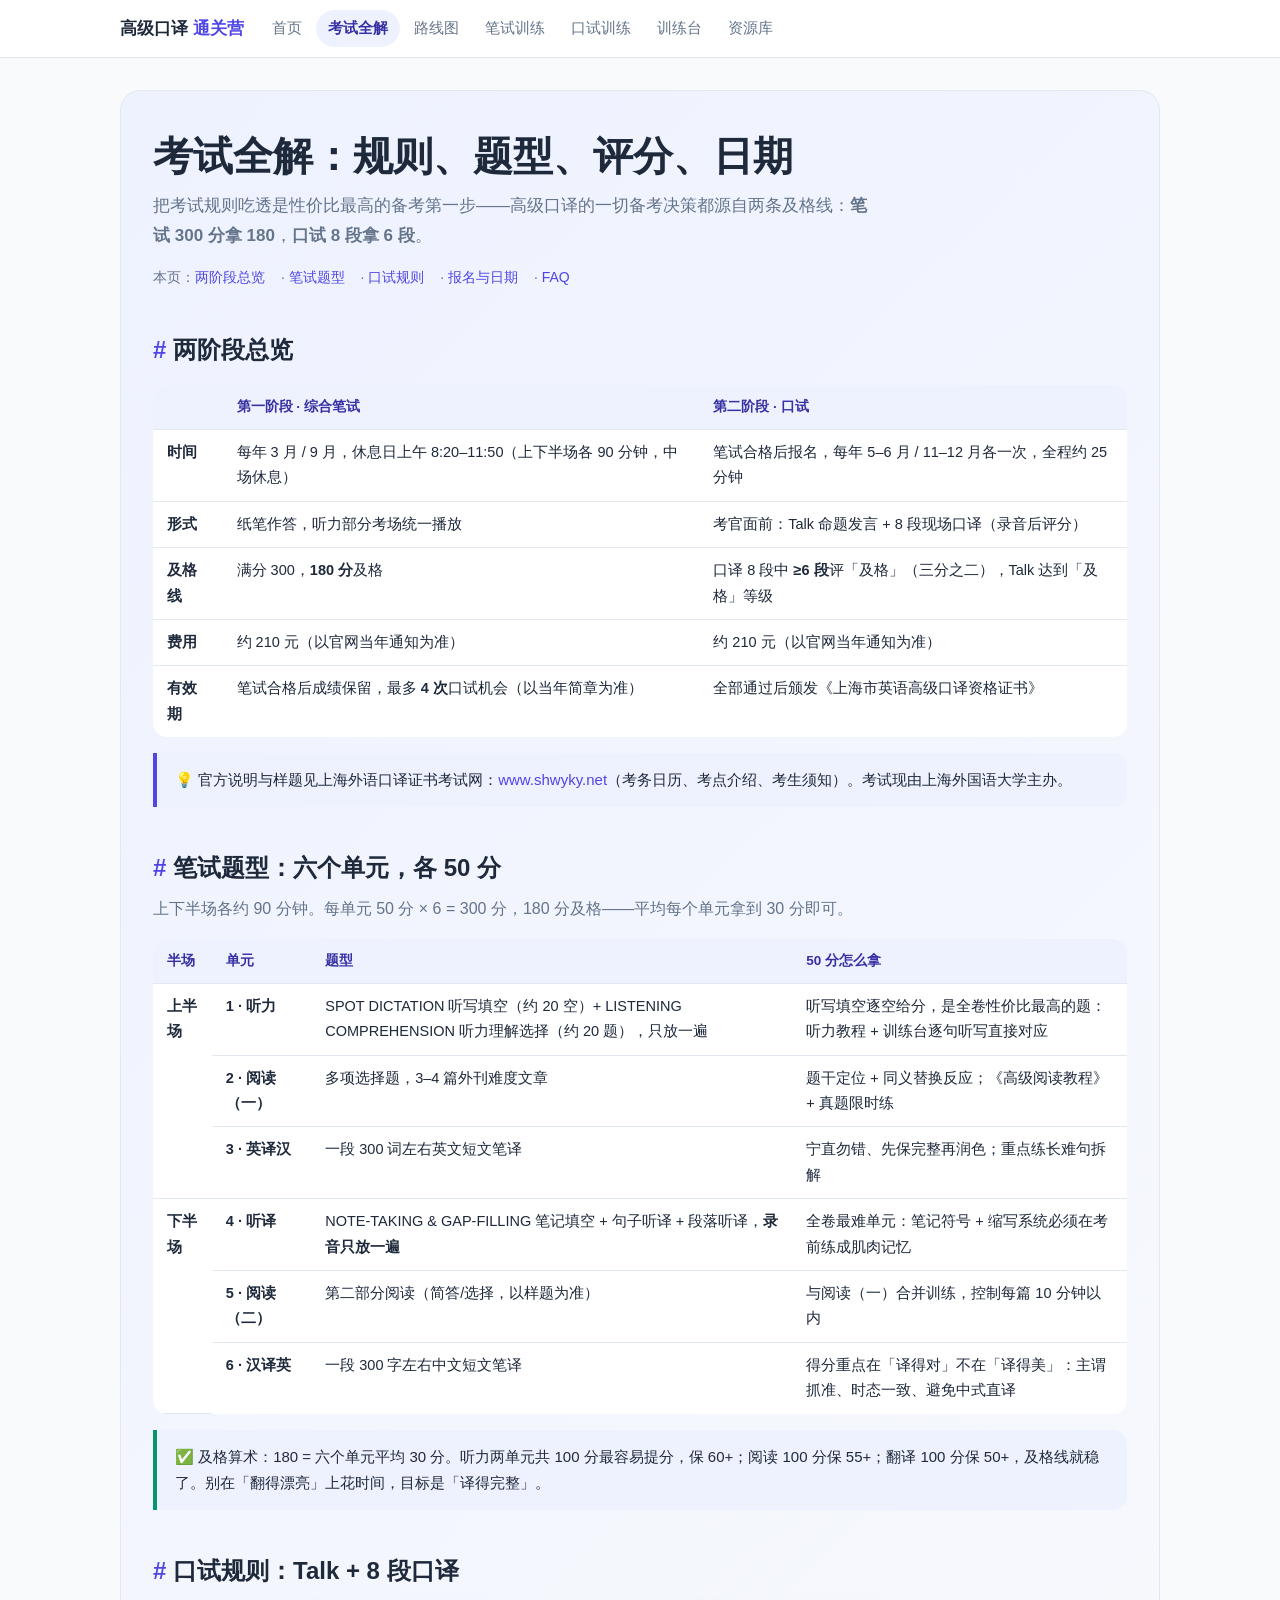
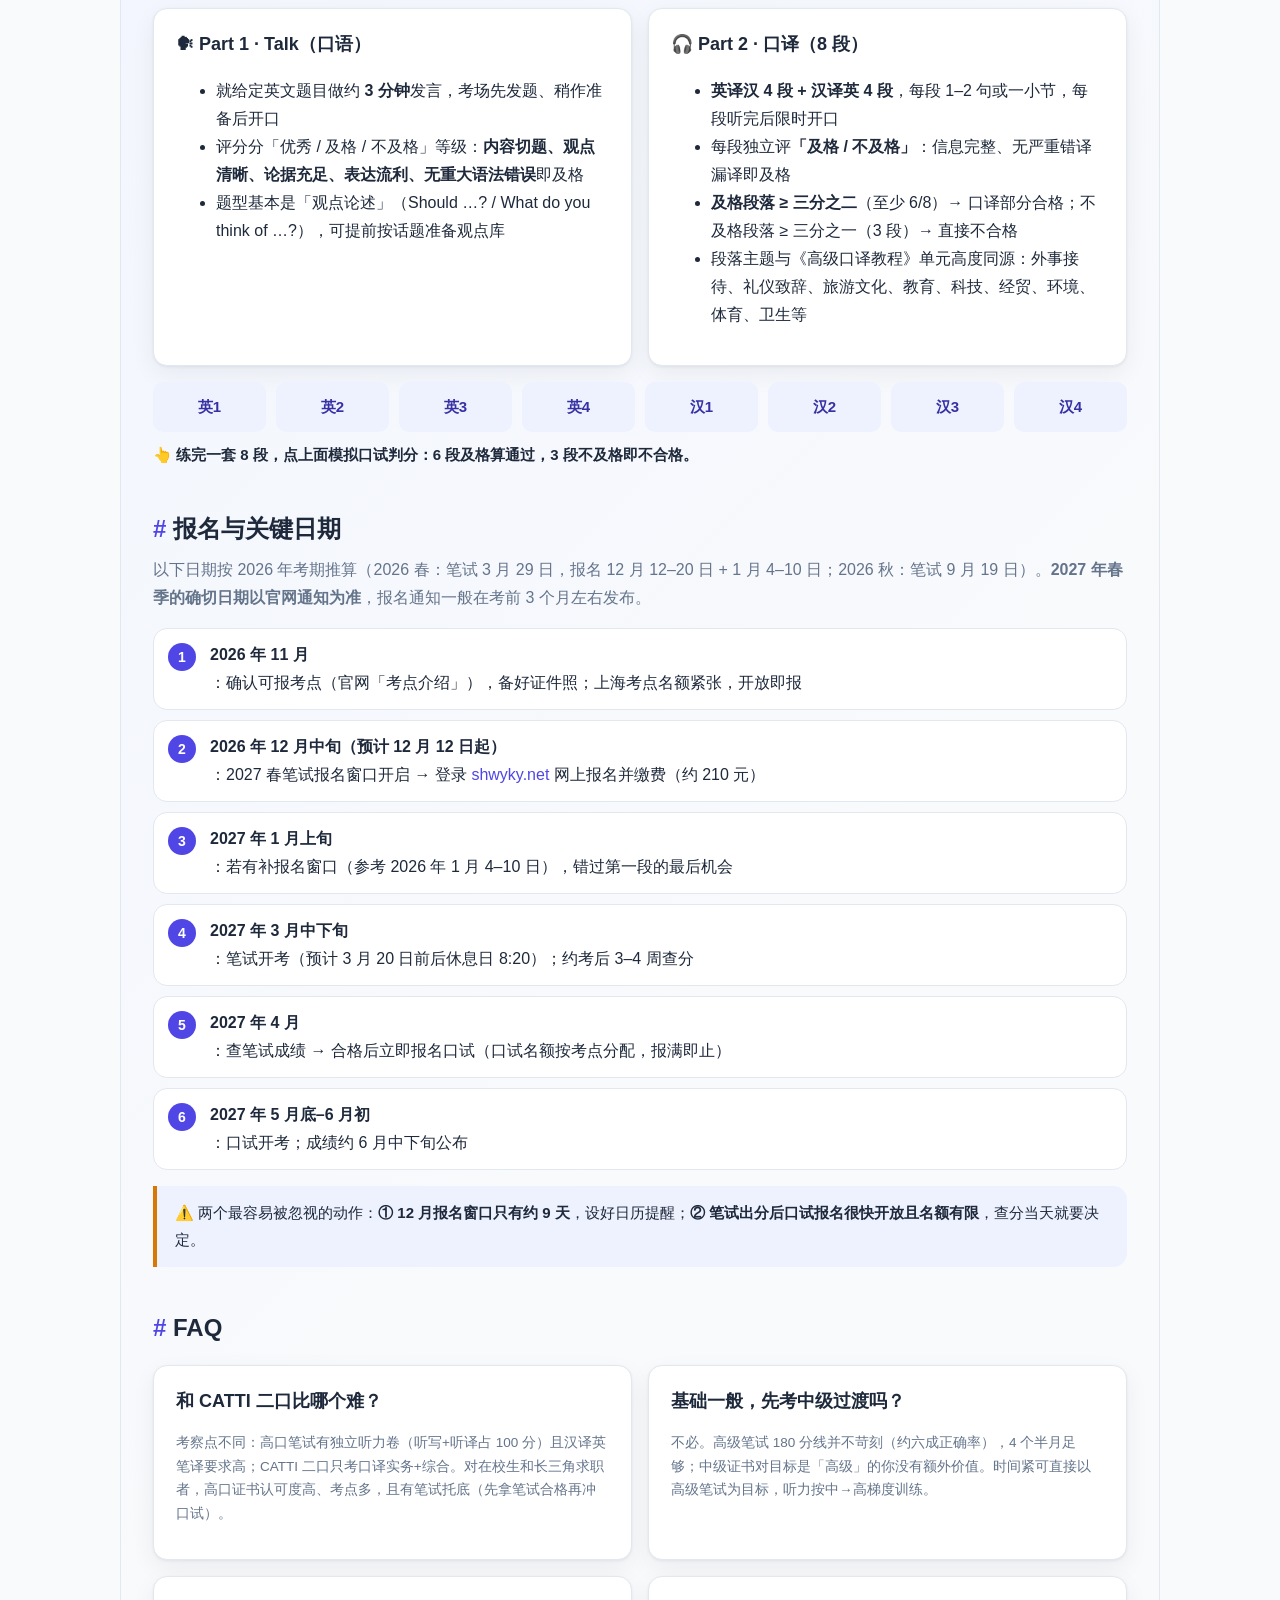
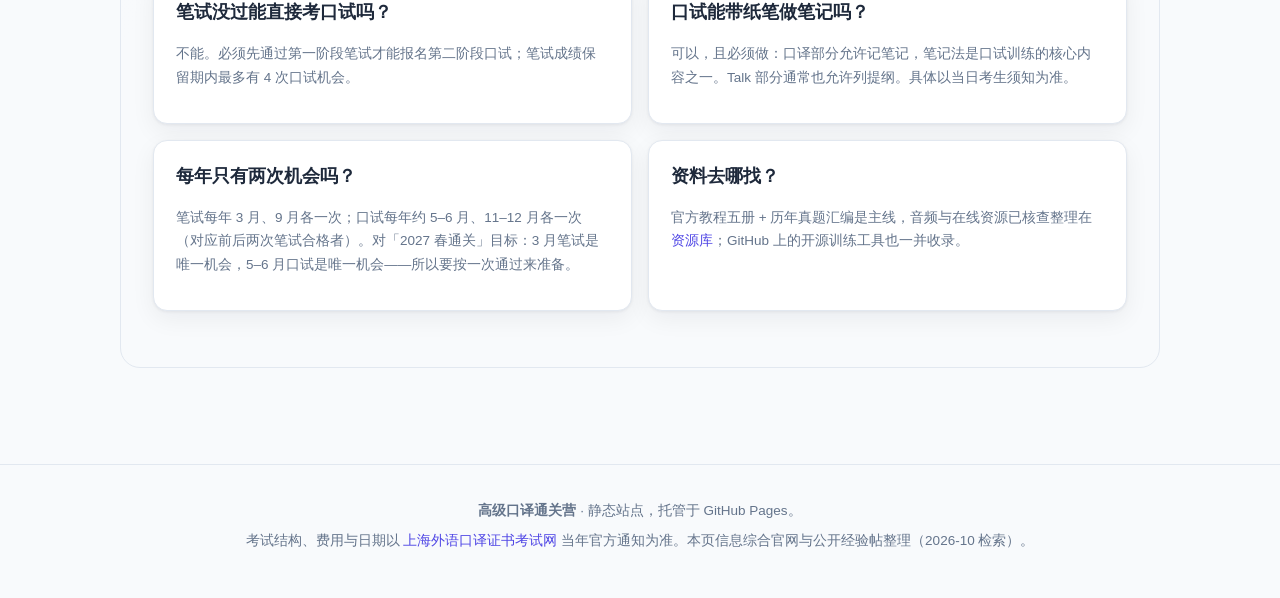
==== exam.html @ f282919e "init: 高级口译通关营 · 决胜 2027 春（笔试+口试备考站）" ====
<!DOCTYPE html>
<html lang="zh-CN">
<head>
<meta charset="UTF-8">
<meta name="viewport" content="width=device-width, initial-scale=1.0">
<title>考试全解 · 高级口译通关营</title>
<link rel="icon" href="data:image/svg+xml,<svg xmlns='http://www.w3.org/2000/svg' viewBox='0 0 100 100'><text y='.9em' font-size='90'>🎙️</text></svg>">
<link rel="stylesheet" href="assets/style.css">
</head>
<body>
<header class="topbar"><div class="topbar-inner">
  <a class="brand" href="index.html">高级口译 <span>通关营</span></a>
  <nav>
    <a href="index.html">首页</a>
    <a href="exam.html">考试全解</a>
    <a href="roadmap.html">路线图</a>
    <a href="written.html">笔试训练</a>
    <a href="oral.html">口试训练</a>
    <a href="practice.html">训练台</a>
    <a href="materials.html">资源库</a>
  </nav>
</div></header>

<main class="wrap">
<section class="hero">
  <h1>考试全解：规则、题型、评分、日期</h1>
  <p class="lead">把考试规则吃透是性价比最高的备考第一步——高级口译的一切备考决策都源自两条及格线：<b>笔试 300 分拿 180</b>，<b>口试 8 段拿 6 段</b>。</p>
</div>

<p class="toc">本页：<a href="#structure">两阶段总览</a> · <a href="#written">笔试题型</a> · <a href="#oral">口试规则</a> · <a href="#signup">报名与日期</a> · <a href="#faq">FAQ</a></p>

<h2 id="structure">两阶段总览</h2>
<div class="table-wrap"><table>
  <tr><th></th><th>第一阶段 · 综合笔试</th><th>第二阶段 · 口试</th></tr>
  <tr><td><b>时间</b></td><td>每年 3 月 / 9 月，休息日上午 8:20–11:50（上下半场各 90 分钟，中场休息）</td><td>笔试合格后报名，每年 5–6 月 / 11–12 月各一次，全程约 25 分钟</td></tr>
  <tr><td><b>形式</b></td><td>纸笔作答，听力部分考场统一播放</td><td>考官面前：Talk 命题发言 + 8 段现场口译（录音后评分）</td></tr>
  <tr><td><b>及格线</b></td><td>满分 300，<b>180 分</b>及格</td><td>口译 8 段中 <b>≥6 段</b>评「及格」（三分之二），Talk 达到「及格」等级</td></tr>
  <tr><td><b>费用</b></td><td>约 210 元（以官网当年通知为准）</td><td>约 210 元（以官网当年通知为准）</td></tr>
  <tr><td><b>有效期</b></td><td>笔试合格后成绩保留，最多 <b>4 次</b>口试机会（以当年简章为准）</td><td>全部通过后颁发《上海市英语高级口译资格证书》</td></tr>
</table></div>
<div class="callout">💡 官方说明与样题见上海外语口译证书考试网：<a href="https://www.shwyky.net" target="_blank" rel="noopener">www.shwyky.net</a>（考务日历、考点介绍、考生须知）。考试现由上海外国语大学主办。</div>

<h2 id="written">笔试题型：六个单元，各 50 分</h2>
<p class="sub">上下半场各约 90 分钟。每单元 50 分 × 6 = 300 分，180 分及格——平均每个单元拿到 30 分即可。</p>
<div class="table-wrap"><table>
  <tr><th>半场</th><th>单元</th><th>题型</th><th>50 分怎么拿</th></tr>
  <tr><td rowspan="3"><b>上半场</b></td><td><b>1 · 听力</b></td><td>SPOT DICTATION 听写填空（约 20 空）+ LISTENING COMPREHENSION 听力理解选择（约 20 题），只放一遍</td><td>听写填空逐空给分，是全卷性价比最高的题：听力教程 + 训练台逐句听写直接对应</td></tr>
  <tr><td><b>2 · 阅读（一）</b></td><td>多项选择题，3–4 篇外刊难度文章</td><td>题干定位 + 同义替换反应；《高级阅读教程》+ 真题限时练</td></tr>
  <tr><td><b>3 · 英译汉</b></td><td>一段 300 词左右英文短文笔译</td><td>宁直勿错、先保完整再润色；重点练长难句拆解</td></tr>
  <tr><td rowspan="3"><b>下半场</b></td><td><b>4 · 听译</b></td><td>NOTE-TAKING &amp; GAP-FILLING 笔记填空 + 句子听译 + 段落听译，<b>录音只放一遍</b></td><td>全卷最难单元：笔记符号 + 缩写系统必须在考前练成肌肉记忆</td></tr>
  <tr><td><b>5 · 阅读（二）</b></td><td>第二部分阅读（简答/选择，以样题为准）</td><td>与阅读（一）合并训练，控制每篇 10 分钟以内</td></tr>
  <tr><td><b>6 · 汉译英</b></td><td>一段 300 字左右中文短文笔译</td><td>得分重点在「译得对」不在「译得美」：主谓抓准、时态一致、避免中式直译</td></tr>
</table></div>
<div class="callout ok">✅ 及格算术：180 = 六个单元平均 30 分。听力两单元共 100 分最容易提分，保 60+；阅读 100 分保 55+；翻译 100 分保 50+，及格线就稳了。别在「翻得漂亮」上花时间，目标是「译得完整」。</div>

<h2 id="oral">口试规则：Talk + 8 段口译</h2>
<div class="grid c2">
  <div class="card">
    <h3>🗣 Part 1 · Talk（口语）</h3>
    <ul>
      <li>就给定英文题目做约 <b>3 分钟</b>发言，考场先发题、稍作准备后开口</li>
      <li>评分分「优秀 / 及格 / 不及格」等级：<b>内容切题、观点清晰、论据充足、表达流利、无重大语法错误</b>即及格</li>
      <li>题型基本是「观点论述」（Should …? / What do you think of …?），可提前按话题准备观点库</li>
    </ul>
  </div>
  <div class="card">
    <h3>🎧 Part 2 · 口译（8 段）</h3>
    <ul>
      <li><b>英译汉 4 段 + 汉译英 4 段</b>，每段 1–2 句或一小节，每段听完后限时开口</li>
      <li>每段独立评<b>「及格 / 不及格」</b>：信息完整、无严重错译漏译即及格</li>
      <li><b>及格段落 ≥ 三分之二</b>（至少 6/8）→ 口译部分合格；不及格段落 ≥ 三分之一（3 段）→ 直接不合格</li>
      <li>段落主题与《高级口译教程》单元高度同源：外事接待、礼仪致辞、旅游文化、教育、科技、经贸、环境、体育、卫生等</li>
    </ul>
  </div>
</div>
<div class="pass-fail" data-pf title="点击模拟口试自评：交替标记及格/不及格">
  <div class="pf-unit">英1</div><div class="pf-unit">英2</div><div class="pf-unit">英3</div><div class="pf-unit">英4</div>
  <div class="pf-unit">汉1</div><div class="pf-unit">汉2</div><div class="pf-unit">汉3</div><div class="pf-unit">汉4</div>
</div>
<p class="pf-verdict" data-pf-verdict>👆 练完一套 8 段，点上面模拟口试判分：6 段及格算通过，3 段不及格即不合格。</p>

<h2 id="signup">报名与关键日期</h2>
<p class="sub">以下日期按 2026 年考期推算（2026 春：笔试 3 月 29 日，报名 12 月 12–20 日 + 1 月 4–10 日；2026 秋：笔试 9 月 19 日）。<b>2027 年春季的确切日期以官网通知为准</b>，报名通知一般在考前 3 个月左右发布。</p>
<div class="steps">
  <li><b>2026 年 11 月</b>：确认可报考点（官网「考点介绍」），备好证件照；上海考点名额紧张，开放即报</li>
  <li><b>2026 年 12 月中旬（预计 12 月 12 日起）</b>：2027 春笔试报名窗口开启 → 登录 <a href="https://www.shwyky.net" target="_blank" rel="noopener">shwyky.net</a> 网上报名并缴费（约 210 元）</li>
  <li><b>2027 年 1 月上旬</b>：若有补报名窗口（参考 2026 年 1 月 4–10 日），错过第一段的最后机会</li>
  <li><b>2027 年 3 月中下旬</b>：笔试开考（预计 3 月 20 日前后休息日 8:20）；约考后 3–4 周查分</li>
  <li><b>2027 年 4 月</b>：查笔试成绩 → 合格后立即报名口试（口试名额按考点分配，报满即止）</li>
  <li><b>2027 年 5 月底–6 月初</b>：口试开考；成绩约 6 月中下旬公布</li>
</div>
<div class="callout warn">⚠️ 两个最容易被忽视的动作：<b>① 12 月报名窗口只有约 9 天</b>，设好日历提醒；<b>② 笔试出分后口试报名很快开放且名额有限</b>，查分当天就要决定。</div>

<h2 id="faq">FAQ</h2>
<div class="grid c2">
  <div class="card"><h3>和 CATTI 二口比哪个难？</h3><p class="meta">考察点不同：高口笔试有独立听力卷（听写+听译占 100 分）且汉译英笔译要求高；CATTI 二口只考口译实务+综合。对在校生和长三角求职者，高口证书认可度高、考点多，且有笔试托底（先拿笔试合格再冲口试）。</p></div>
  <div class="card"><h3>基础一般，先考中级过渡吗？</h3><p class="meta">不必。高级笔试 180 分线并不苛刻（约六成正确率），4 个半月足够；中级证书对目标是「高级」的你没有额外价值。时间紧可直接以高级笔试为目标，听力按中→高梯度训练。</p></div>
  <div class="card"><h3>笔试没过能直接考口试吗？</h3><p class="meta">不能。必须先通过第一阶段笔试才能报名第二阶段口试；笔试成绩保留期内最多有 4 次口试机会。</p></div>
  <div class="card"><h3>口试能带纸笔做笔记吗？</h3><p class="meta">可以，且必须做：口译部分允许记笔记，笔记法是口试训练的核心内容之一。Talk 部分通常也允许列提纲。具体以当日考生须知为准。</p></div>
  <div class="card"><h3>每年只有两次机会吗？</h3><p class="meta">笔试每年 3 月、9 月各一次；口试每年约 5–6 月、11–12 月各一次（对应前后两次笔试合格者）。对「2027 春通关」目标：3 月笔试是唯一机会，5–6 月口试是唯一机会——所以要按一次通过来准备。</p></div>
  <div class="card"><h3>资料去哪找？</h3><p class="meta">官方教程五册 + 历年真题汇编是主线，音频与在线资源已核查整理在 <a href="materials.html">资源库</a>；GitHub 上的开源训练工具也一并收录。</p></div>
</div>

</main>

<footer>
  <p><b>高级口译通关营</b> · 静态站点，托管于 GitHub Pages。</p>
  <p>考试结构、费用与日期以 <a href="https://www.shwyky.net" target="_blank" rel="noopener">上海外语口译证书考试网</a> 当年官方通知为准。本页信息综合官网与公开经验帖整理（2026-10 检索）。</p>
</footer>

<script src="assets/main.js"></script>
</body>
</html>
---- assets/style.css ----
:root {
  --accent: #4f46e5;
  --accent-soft: #eef2ff;
  --accent-strong: #3730a3;
  --ink: #1e293b;
  --muted: #64748b;
  --bg: #f8fafc;
  --card: #ffffff;
  --line: #e2e8f0;
  --ok: #059669;
  --warn: #d97706;
  --hard: #dc2626;
  --radius: 14px;
  --shadow: 0 1px 3px rgba(15, 23, 42, .06), 0 8px 24px rgba(15, 23, 42, .06);
}

@media (prefers-color-scheme: dark) {
  :root {
    --accent: #818cf8;
    --accent-soft: #1e1b4b;
    --accent-strong: #c7d2fe;
    --ink: #e2e8f0;
    --muted: #94a3b8;
    --bg: #0f172a;
    --card: #1e293b;
    --line: #334155;
    --shadow: 0 1px 3px rgba(0, 0, 0, .4), 0 8px 24px rgba(0, 0, 0, .3);
  }
}

* { box-sizing: border-box; }

html { scroll-behavior: smooth; }

body {
  margin: 0;
  font-family: -apple-system, BlinkMacSystemFont, "Segoe UI", "PingFang SC", "Hiragino Sans GB", "Microsoft YaHei", "Noto Sans SC", sans-serif;
  color: var(--ink);
  background: var(--bg);
  line-height: 1.75;
  -webkit-font-smoothing: antialiased;
}

a { color: var(--accent); text-decoration: none; }
a:hover { text-decoration: underline; }

/* ---------- 顶部导航 ---------- */
.topbar {
  position: sticky;
  top: 0;
  z-index: 50;
  background: color-mix(in srgb, var(--card) 88%, transparent);
  backdrop-filter: blur(10px);
  border-bottom: 1px solid var(--line);
}

.topbar-inner {
  max-width: 1080px;
  margin: 0 auto;
  padding: 10px 20px;
  display: flex;
  align-items: center;
  gap: 8px;
  flex-wrap: wrap;
}

.brand {
  font-weight: 800;
  font-size: 17px;
  color: var(--ink);
  margin-right: 8px;
  white-space: nowrap;
}
.brand span { color: var(--accent); }

.topbar nav { display: flex; flex-wrap: wrap; gap: 2px; }

.topbar nav a {
  padding: 6px 12px;
  border-radius: 999px;
  color: var(--muted);
  font-size: 14.5px;
  font-weight: 500;
}
.topbar nav a:hover { color: var(--ink); background: var(--accent-soft); text-decoration: none; }
.topbar nav a.active { color: var(--accent-strong); background: var(--accent-soft); font-weight: 600; }

/* ---------- 版式 ---------- */
.wrap { max-width: 1080px; margin: 0 auto; padding: 32px 20px 64px; }

.hero {
  background: linear-gradient(135deg, var(--accent-soft), transparent 70%);
  border: 1px solid var(--line);
  border-radius: 20px;
  padding: 40px 32px;
  margin-bottom: 32px;
}
.hero h1 { margin: 0 0 10px; font-size: clamp(26px, 4vw, 40px); line-height: 1.25; }
.hero p.lead { margin: 0 0 8px; font-size: 17px; color: var(--muted); max-width: 720px; }
.hero .cta { margin-top: 18px; display: flex; gap: 12px; flex-wrap: wrap; }

h2 { font-size: 24px; margin: 40px 0 6px; scroll-margin-top: 80px; }
h2::before { content: "# "; color: var(--accent); }
h2 + p.sub { color: var(--muted); margin-top: 0; }
h3 { font-size: 18px; margin: 28px 0 8px; }

.btn {
  display: inline-block;
  padding: 10px 20px;
  border-radius: 999px;
  background: var(--accent);
  color: #fff;
  font-weight: 600;
  font-size: 15px;
  border: none;
  cursor: pointer;
}
.btn:hover { background: var(--accent-strong); text-decoration: none; color: #fff; }
.btn.ghost { background: transparent; color: var(--accent); border: 1.5px solid var(--accent); }

/* ---------- 卡片 ---------- */
.grid { display: grid; gap: 16px; margin: 16px 0; }
.grid.c2 { grid-template-columns: repeat(auto-fit, minmax(320px, 1fr)); }
.grid.c3 { grid-template-columns: repeat(auto-fill, minmax(280px, 1fr)); }

.card {
  background: var(--card);
  border: 1px solid var(--line);
  border-radius: var(--radius);
  padding: 20px 22px;
  box-shadow: var(--shadow);
}
.card h3 { margin-top: 0; }
.card .meta { color: var(--muted); font-size: 13.5px; }
.card .tags { margin-top: 10px; display: flex; flex-wrap: wrap; gap: 6px; }

/* 徽章 */
.badge {
  display: inline-block;
  padding: 2px 10px;
  border-radius: 999px;
  font-size: 12.5px;
  font-weight: 600;
  line-height: 1.6;
  white-space: nowrap;
}
.badge.ez { background: #d1fae5; color: #065f46; }
.badge.mid { background: #fef3c7; color: #92400e; }
.badge.hard { background: #fee2e2; color: #991b1b; }
.badge.tool { background: var(--accent-soft); color: var(--accent-strong); }

/* 提示框 */
.callout {
  border-left: 4px solid var(--accent);
  background: var(--accent-soft);
  border-radius: 0 var(--radius) var(--radius) 0;
  padding: 14px 18px;
  margin: 16px 0;
  font-size: 15px;
}
.callout.warn { border-color: var(--warn); }
.callout.ok { border-color: var(--ok); }

/* 表格 */
.table-wrap { overflow-x: auto; margin: 14px 0; }
table { border-collapse: collapse; width: 100%; background: var(--card); border-radius: var(--radius); overflow: hidden; font-size: 14.5px; }
th, td { padding: 10px 14px; border-bottom: 1px solid var(--line); text-align: left; vertical-align: top; }
th { background: var(--accent-soft); font-size: 13.5px; color: var(--accent-strong); }
tr:last-child td { border-bottom: none; }

/* 步骤 */
.steps { counter-reset: step; margin: 16px 0; padding: 0; list-style: none; }
.steps li {
  position: relative;
  padding: 12px 16px 12px 56px;
  background: var(--card);
  border: 1px solid var(--line);
  border-radius: var(--radius);
  margin-bottom: 10px;
}
.steps li::before {
  counter-increment: step;
  content: counter(step);
  position: absolute;
  left: 14px; top: 14px;
  width: 28px; height: 28px;
  border-radius: 50%;
  background: var(--accent);
  color: #fff;
  font-weight: 700;
  display: flex; align-items: center; justify-content: center;
  font-size: 14px;
}
.steps b { display: block; }

/* 代码 */
code, pre {
  font-family: "SF Mono", ui-monospace, Menlo, Consolas, monospace;
  font-size: 13px;
  background: color-mix(in srgb, var(--muted) 14%, transparent);
  border-radius: 6px;
}
code { padding: 2px 6px; }
pre { padding: 14px 16px; overflow-x: auto; line-height: 1.6; }
pre code { background: none; padding: 0; }

/* ---------- 打卡器 ---------- */
.checkin {
  background: var(--card);
  border: 1.5px solid var(--accent);
  border-radius: 18px;
  padding: 22px 24px;
  margin: 20px 0;
}
.checkin .date { font-weight: 700; font-size: 16px; }
.checkin .streak { float: right; color: var(--accent); font-weight: 800; }
.checkin label {
  display: flex; align-items: center; gap: 10px;
  padding: 8px 10px; border-radius: 10px; cursor: pointer; font-size: 15px;
}
.checkin label:hover { background: var(--accent-soft); }
.checkin input[type=checkbox] { width: 18px; height: 18px; accent-color: var(--accent); }
.checkin .hint { color: var(--muted); font-size: 13px; margin-top: 8px; }

/* 今日推荐 */
.daily { display: flex; gap: 14px; align-items: flex-start; }
.daily .emoji { font-size: 34px; line-height: 1; }

/* ---------- 听写工作台 ---------- */
.bench { display: grid; gap: 18px; grid-template-columns: 1fr; }
@media (min-width: 900px) { .bench { grid-template-columns: 5fr 4fr; align-items: start; } }

.bench audio { width: 100%; margin: 8px 0; }
.bench-controls { display: flex; flex-wrap: wrap; gap: 8px; align-items: center; }
.bench button {
  padding: 8px 14px; border-radius: 10px; border: 1px solid var(--line);
  background: var(--card); color: var(--ink); font-size: 14px; cursor: pointer; font-weight: 500;
}
.bench button:hover { border-color: var(--accent); color: var(--accent); }
.bench button.primary { background: var(--accent); border-color: var(--accent); color: #fff; }
.bench button.primary:hover { background: var(--accent-strong); }
.bench button:disabled { opacity: .45; cursor: not-allowed; }
.bench .marks { color: var(--muted); font-size: 13px; }
.bench select { padding: 7px 10px; border-radius: 10px; border: 1px solid var(--line); background: var(--card); color: var(--ink); font-size: 14px; }
.bench textarea, .bench input[type=text] {
  width: 100%; border: 1px solid var(--line); border-radius: 10px;
  padding: 10px 12px; font-size: 15px; background: var(--card); color: var(--ink);
  font-family: inherit;
}
.bench textarea { min-height: 130px; resize: vertical; line-height: 1.7; }
.answer-box { min-height: 58px; }
.answer-box .answer {
  background: #ecfdf5; border: 1px dashed var(--ok); color: #065f46;
  border-radius: 10px; padding: 10px 14px; font-size: 16px;
}
.answer-box .empty { color: var(--muted); font-size: 14px; padding: 10px 2px; }
.stat-row { display: flex; gap: 12px; flex-wrap: wrap; margin-top: 12px; }
.stat {
  flex: 1; min-width: 90px; text-align: center;
  background: var(--accent-soft); border-radius: 12px; padding: 10px 6px;
}
.stat b { display: block; font-size: 20px; color: var(--accent-strong); }
.stat span { font-size: 12.5px; color: var(--muted); }
.kbd { font-size: 12px; border: 1px solid var(--line); border-bottom-width: 2px; border-radius: 5px; padding: 1px 6px; background: var(--card); }

/* 最新素材 */
.feed-box { margin-top: 10px; }
.feed-box ul { margin: 6px 0 0; padding-left: 20px; }
.feed-box li { margin-bottom: 4px; }
.feed-date { color: var(--muted); font-size: 12.5px; margin-left: 6px; }

/* 页脚 */
footer {
  border-top: 1px solid var(--line);
  color: var(--muted);
  font-size: 13.5px;
  padding: 28px 20px 40px;
  text-align: center;
}
footer p { max-width: 820px; margin: 6px auto; }

hr.sep { border: none; border-top: 1px solid var(--line); margin: 36px 0; }
.toc { color: var(--muted); font-size: 14px; }
.toc a { margin-right: 12px; }
.small { font-size: 13px; color: var(--muted); }

/* ---------- 高口站扩展 ---------- */
.countdown {
  display: grid; gap: 12px;
  grid-template-columns: repeat(auto-fit, minmax(150px, 1fr));
  margin: 18px 0;
}
.countdown .cd-cell {
  background: var(--card);
  border: 1px solid var(--line);
  border-radius: var(--radius);
  padding: 16px 10px 12px;
  text-align: center;
  box-shadow: var(--shadow);
}
.countdown .cd-cell.hot { border-color: var(--hard); }
.countdown b { display: block; font-size: 30px; line-height: 1.2; color: var(--accent-strong); }
.countdown .cd-cell.hot b { color: var(--hard); }
.countdown span { font-size: 12.5px; color: var(--muted); }
.countdown small { display: block; margin-top: 2px; font-size: 11px; color: var(--muted); }

.pass-fail { display: flex; gap: 10px; flex-wrap: wrap; margin-top: 12px; }
.pf-unit {
  flex: 1; min-width: 72px; text-align: center;
  padding: 10px 4px; border-radius: 10px;
  background: var(--accent-soft); font-weight: 700; color: var(--accent-strong);
  cursor: pointer; user-select: none; border: 2px solid transparent; font-size: 15px;
}
.pf-unit.pass { background: #d1fae5; color: #065f46; border-color: var(--ok); }
.pf-unit.fail { background: #fee2e2; color: #991b1b; border-color: var(--hard); text-decoration: line-through; }
.pf-verdict { margin-top: 10px; font-weight: 700; font-size: 15px; }
.pf-verdict.good { color: var(--ok); }
.pf-verdict.bad { color: var(--hard); }
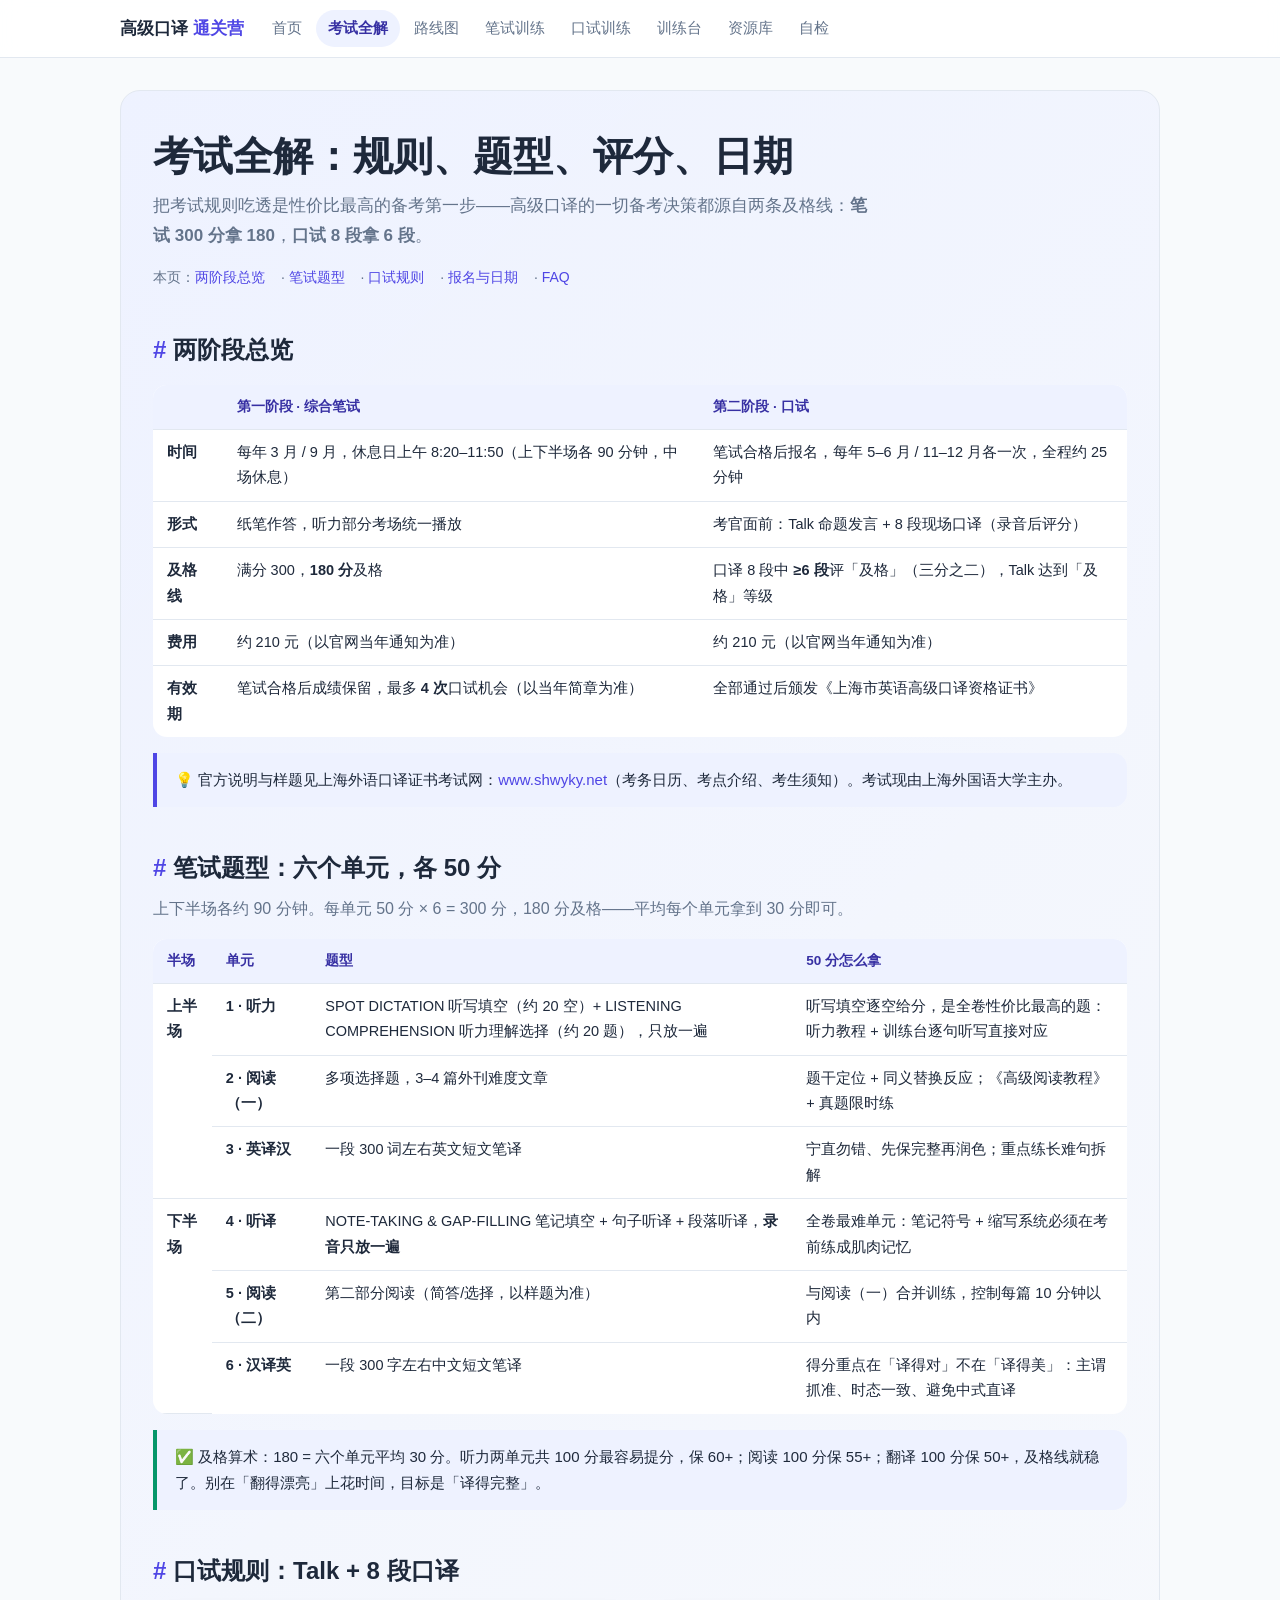
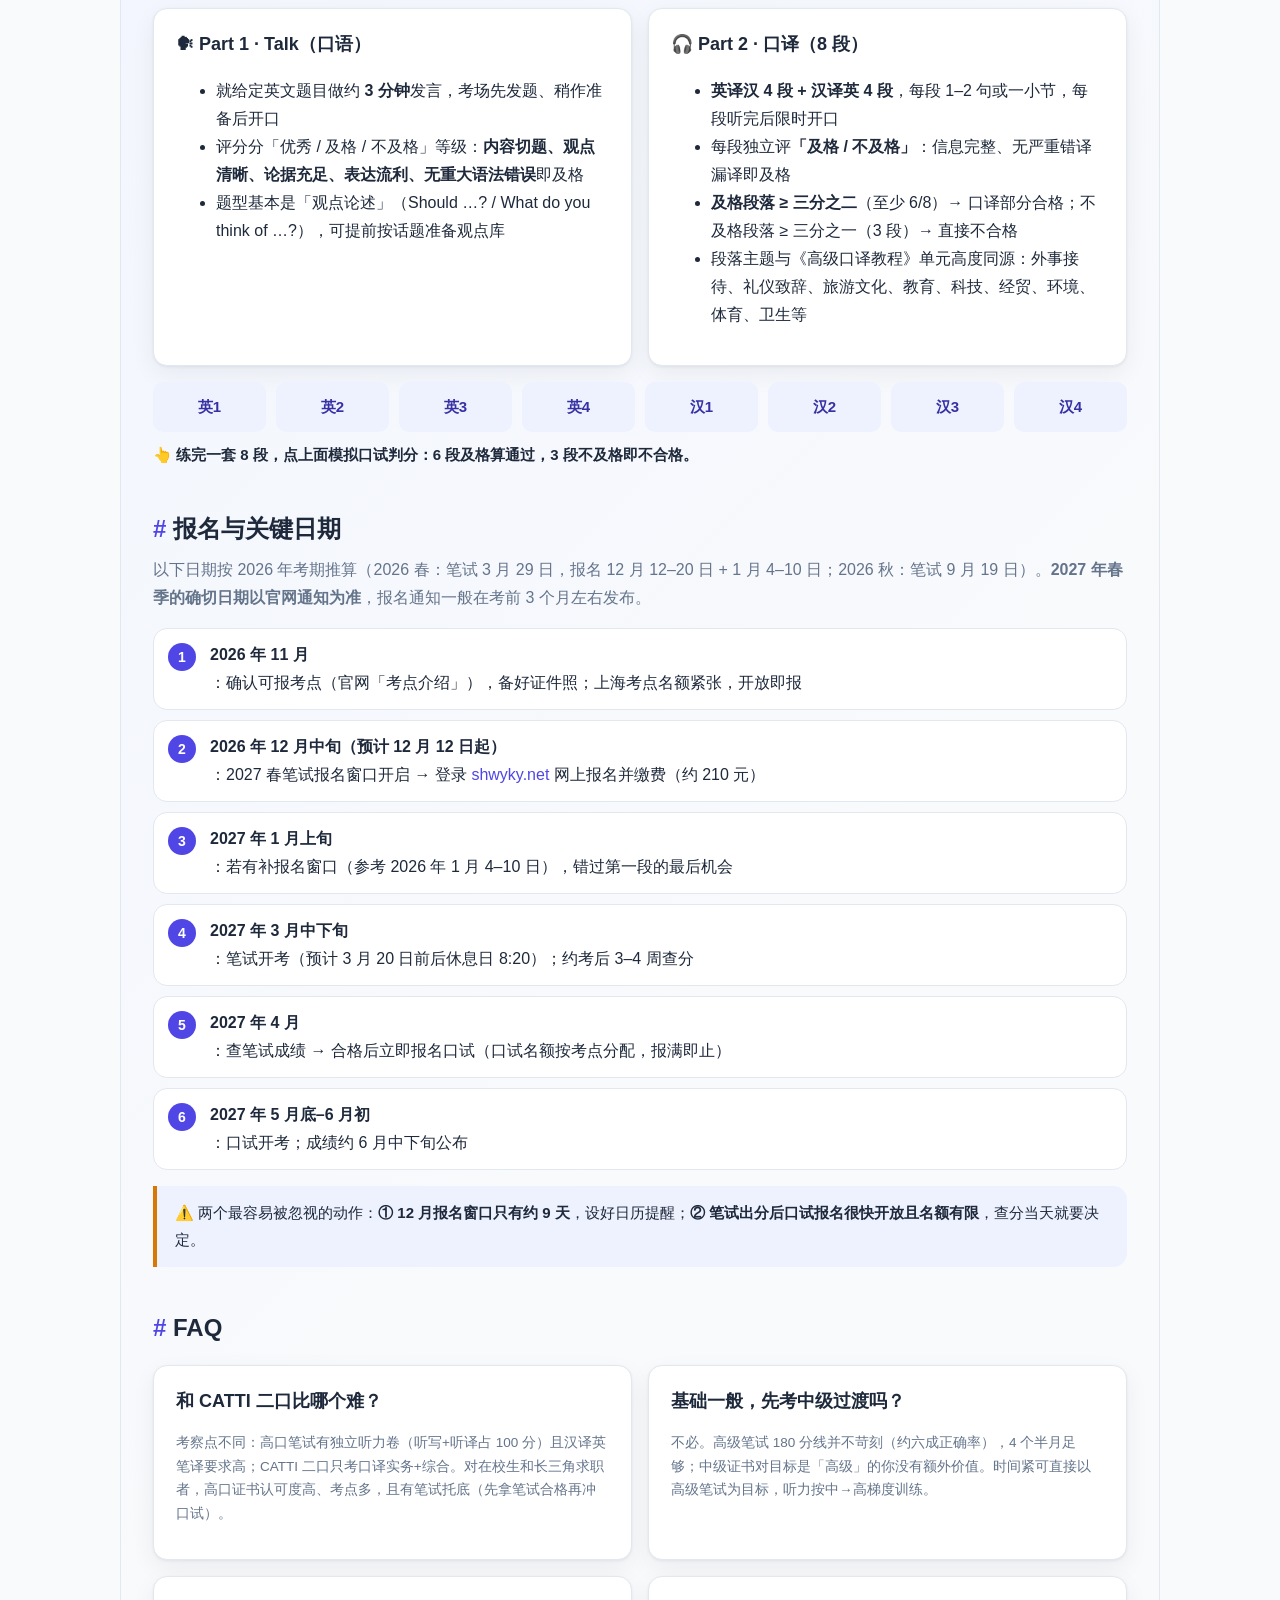
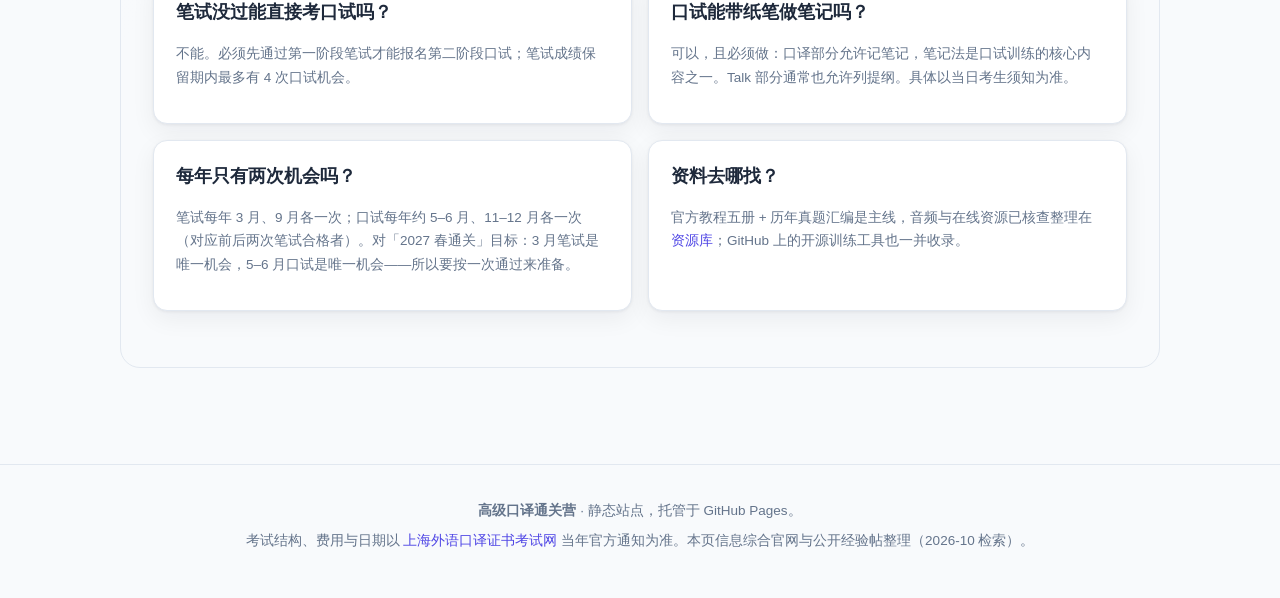
==== commit d19c5971: "fix+test: XSS 防线（textContent 渲染 + RSS 链接协议校验）、句级记录防重复计数、进度持久化与录音下载、feed 失败保留旧数据、单测+CI+自检页、meta 标签" ====
--- a/exam.html
+++ b/exam.html
@@ -6,6 +6,12 @@
 <title>考试全解 · 高级口译通关营</title>
 <link rel="icon" href="data:image/svg+xml,<svg xmlns='http://www.w3.org/2000/svg' viewBox='0 0 100 100'><text y='.9em' font-size='90'>🎙️</text></svg>">
 <link rel="stylesheet" href="assets/style.css">
+<meta name="description" content="高级口译考试全解：笔试六单元题型分值、口试 Talk+8 段评分规则、报名流程与关键日期、FAQ 与口试判分器。">
+<meta property="og:site_name" content="高级口译通关营">
+<meta property="og:title" content="考试全解 · 高级口译通关营">
+<meta property="og:description" content="高级口译考试全解：笔试六单元题型分值、口试 Talk+8 段评分规则、报名流程与关键日期、FAQ 与口试判分器。">
+<meta property="og:type" content="website">
+<meta property="og:url" content="https://tanyaqiongcode.github.io/sia-spring2027/exam.html">
 </head>
 <body>
 <header class="topbar"><div class="topbar-inner">
@@ -18,6 +24,7 @@
     <a href="oral.html">口试训练</a>
     <a href="practice.html">训练台</a>
     <a href="materials.html">资源库</a>
+    <a href="selftest.html">自检</a>
   </nav>
 </div></header>
 
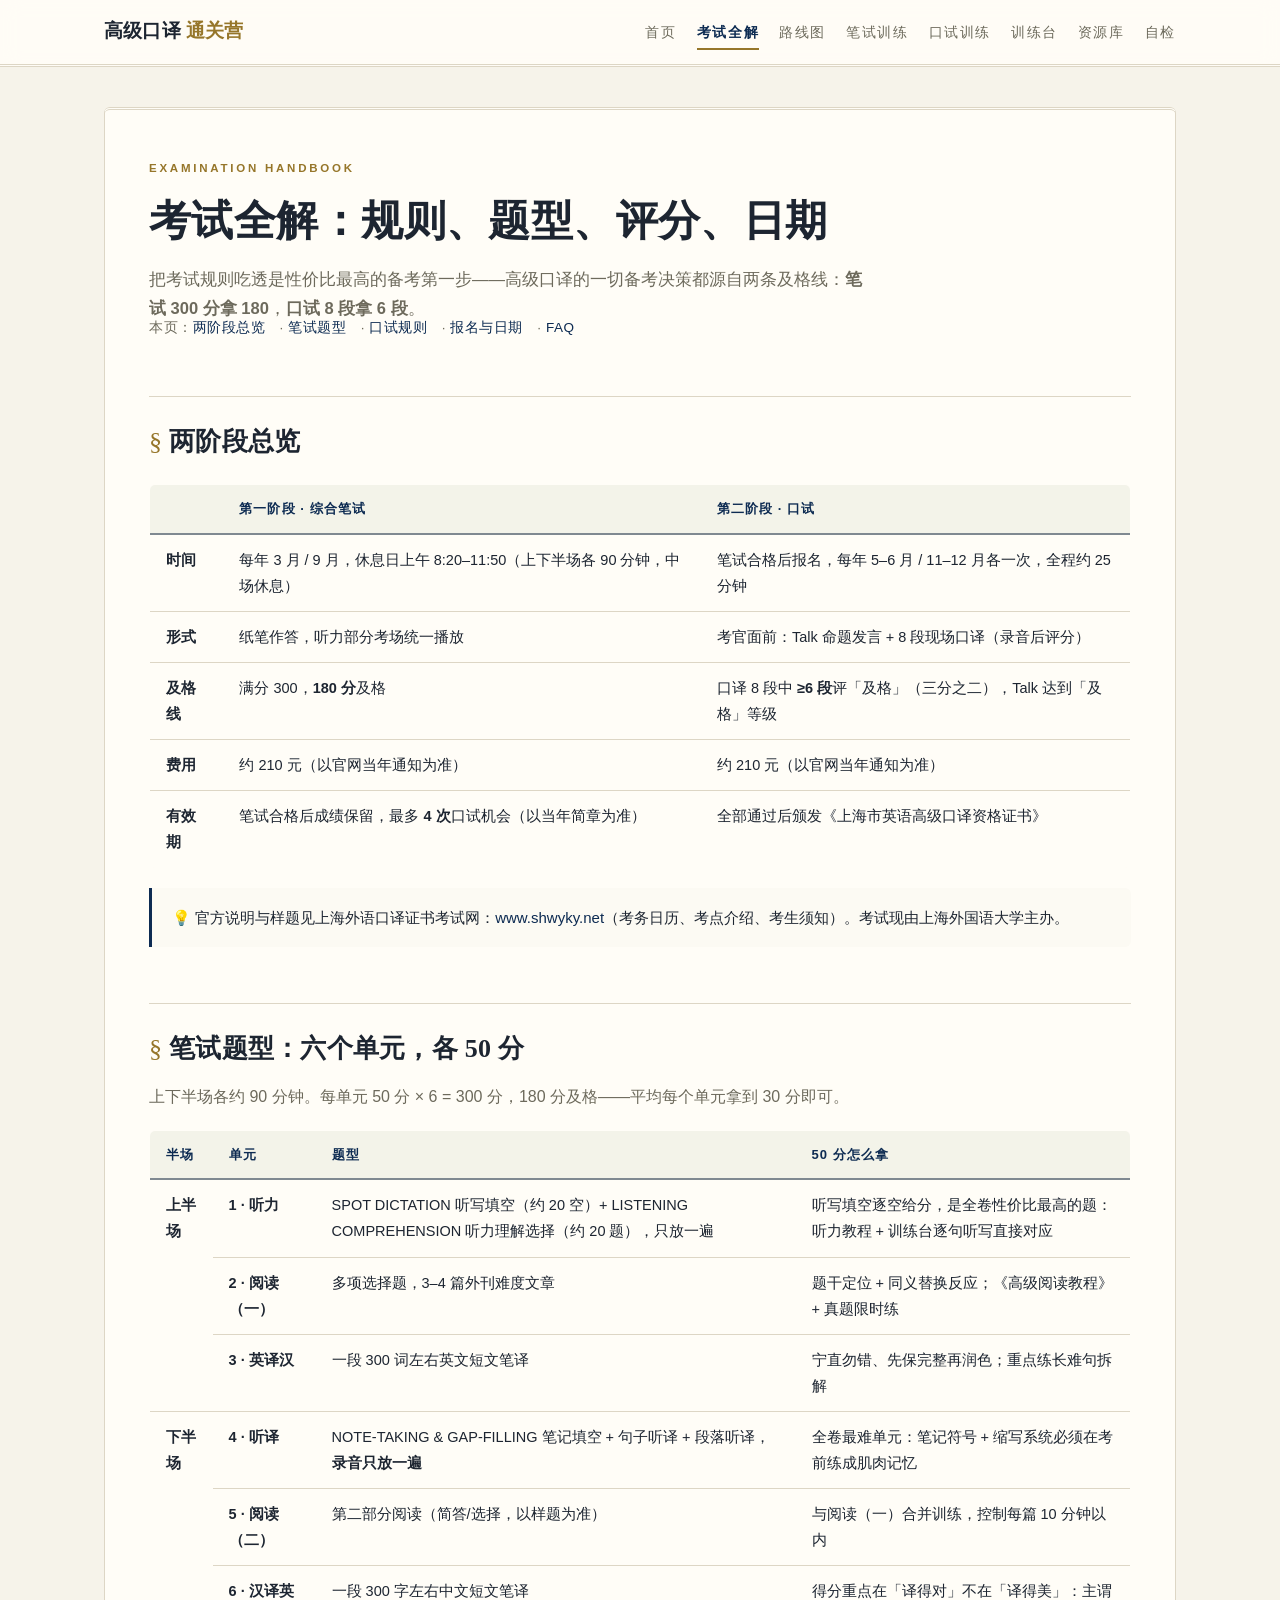
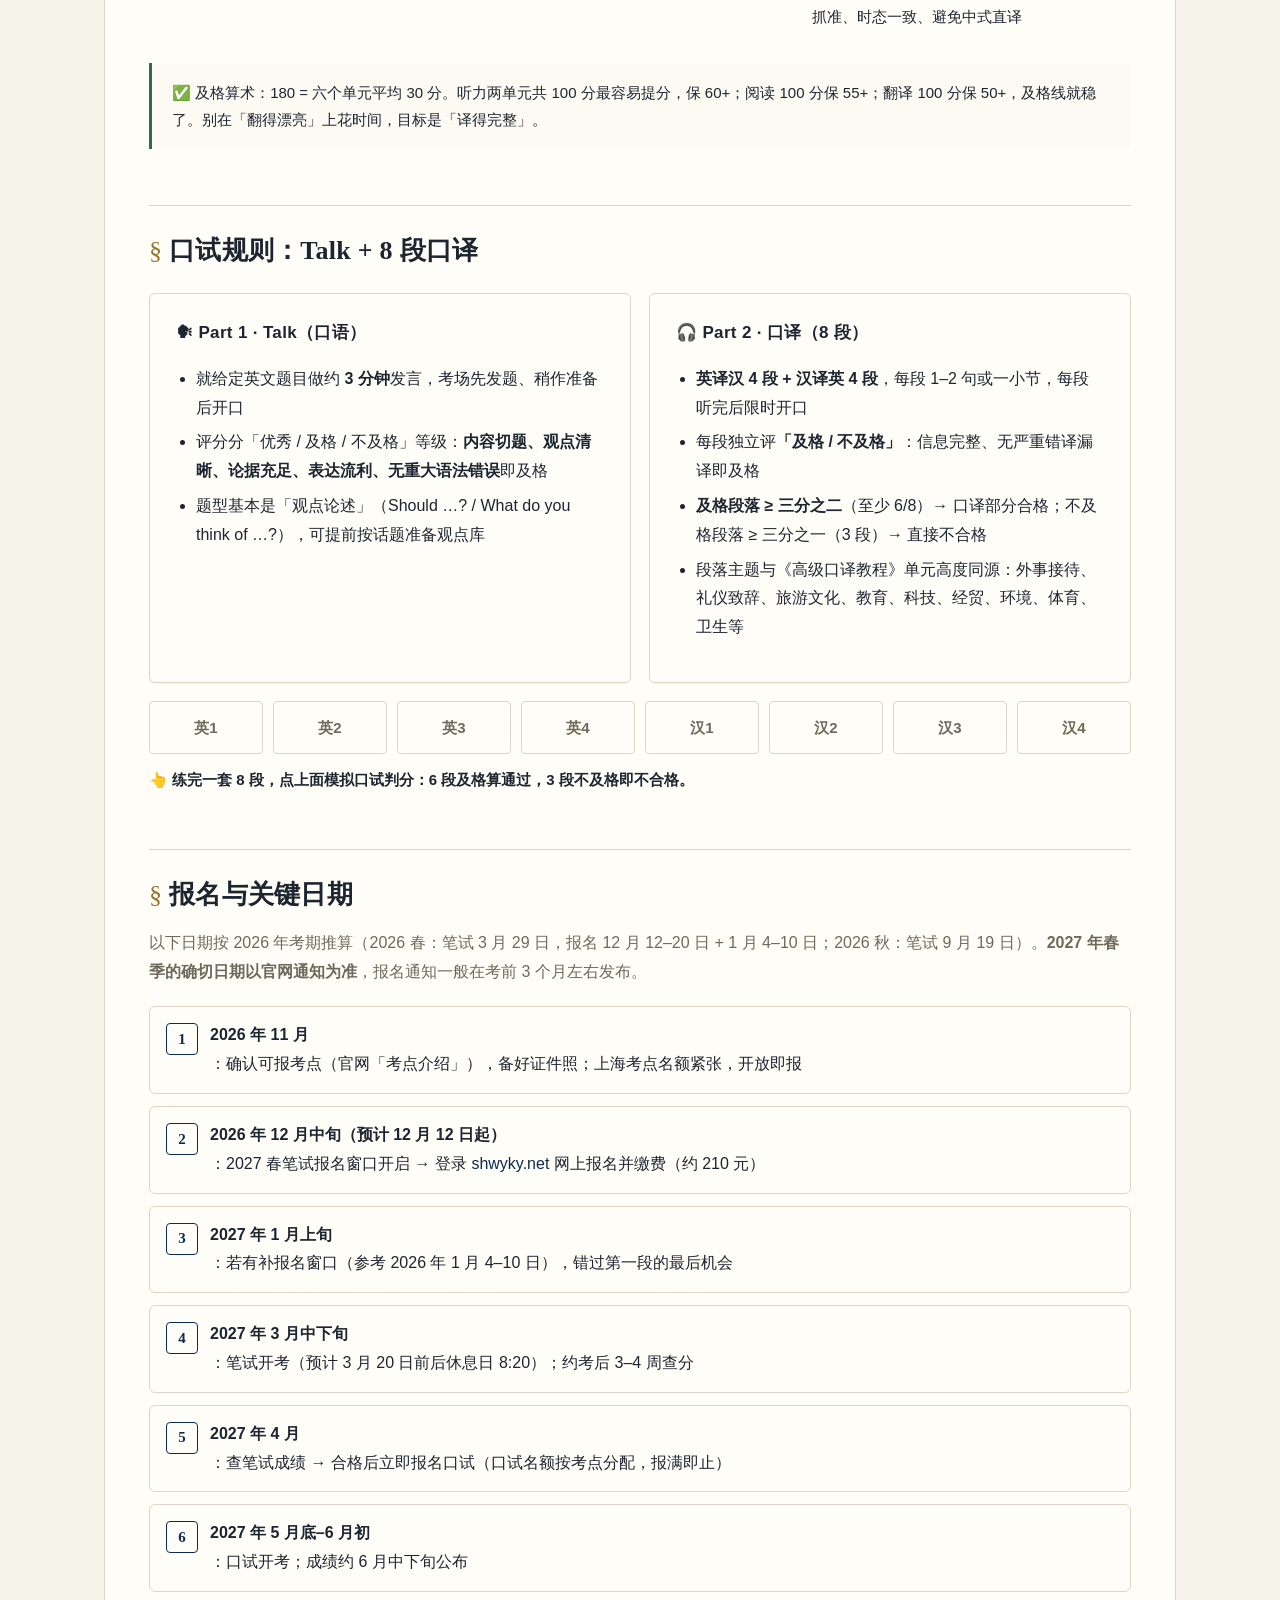
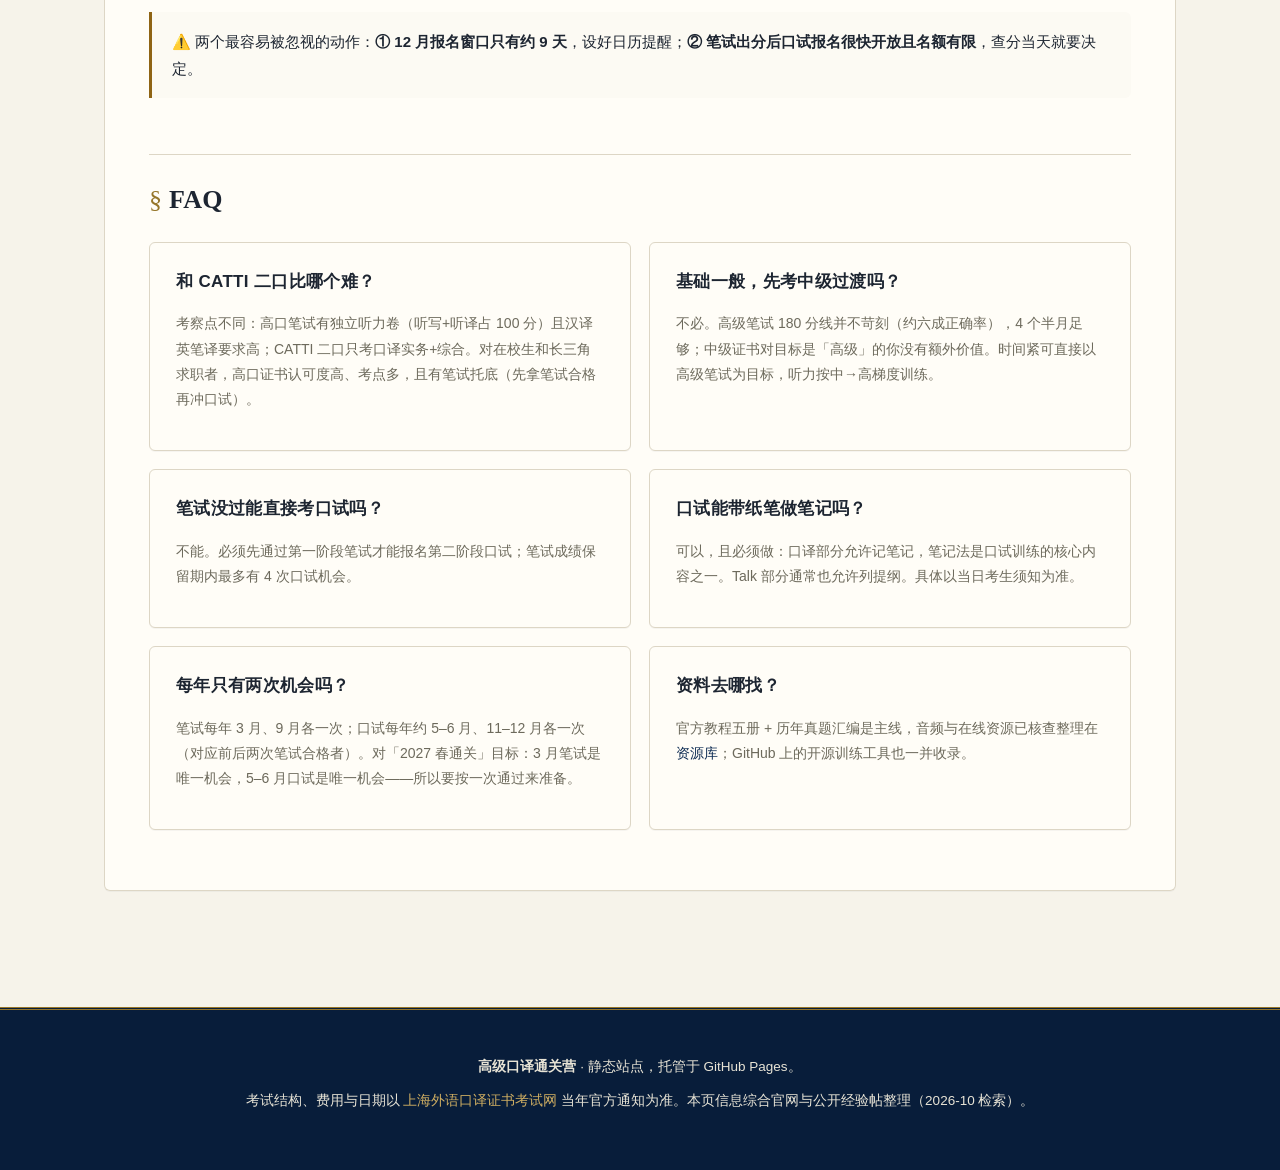
==== commit 5c29e131: "style: 全站重设计为「编辑学院风」——衬线标题+牛津蓝/羊皮纸/黄铜金、§ 小节号、双细线规则、深蓝卷尾页脚；hero 加英文眉题；明暗双主题适配" ====
--- a/exam.html
+++ b/exam.html
@@ -30,6 +30,7 @@
 
 <main class="wrap">
 <section class="hero">
+  <p class="kicker">Examination Handbook</p>
   <h1>考试全解：规则、题型、评分、日期</h1>
   <p class="lead">把考试规则吃透是性价比最高的备考第一步——高级口译的一切备考决策都源自两条及格线：<b>笔试 300 分拿 180</b>，<b>口试 8 段拿 6 段</b>。</p>
 </div>
--- a/assets/style.css
+++ b/assets/style.css
@@ -1,125 +1,235 @@
+/* ============================================================
+   高级口译通关营 · 样式系统
+   设计语言：顶尖高校官网的「编辑学院风」——
+   衬线展示标题 + 无衬线正文、牛津深蓝 × 羊皮纸底、细双线规则、
+   金色小节号（§）、庄重的深蓝页脚。纯系统字体，不引外部资源。
+   JS 依赖的类名（.pf-unit/.cd-cell/.stat/.line/.answer 等）全部保留。
+   ============================================================ */
+
 :root {
-  --accent: #4f46e5;
-  --accent-soft: #eef2ff;
-  --accent-strong: #3730a3;
-  --ink: #1e293b;
-  --muted: #64748b;
-  --bg: #f8fafc;
-  --card: #ffffff;
-  --line: #e2e8f0;
-  --ok: #059669;
-  --warn: #d97706;
-  --hard: #dc2626;
-  --radius: 14px;
-  --shadow: 0 1px 3px rgba(15, 23, 42, .06), 0 8px 24px rgba(15, 23, 42, .06);
+  /* 纸面与墨色 */
+  --bg: #f6f3ea;            /* 羊皮纸 */
+  --card: #fffdf7;
+  --ink: #1d2531;
+  --muted: #6d6a5c;
+  --line: #ddd6c5;
+
+  /* 学院色 */
+  --primary: #0d2b52;       /* 牛津深蓝 */
+  --primary-deep: #081d3a;
+  --accent: var(--primary);           /* 兼容页内联样式 var(--accent) */
+  --accent-strong: var(--primary-deep);
+  --accent-soft: #e9ecdf;
+  --gold: #96762a;          /* 黄铜 */
+  --ok: #2e6b4f;
+  --warn: #8f6414;
+  --hard: #8c2f2f;          /* 绯红 */
+
+  /* 页脚（庄重深蓝） */
+  --footer-bg: #081d3a;
+  --footer-ink: #e8e4d6;
+  --footer-muted: #9faec4;
+  --footer-link: #cfae62;
+
+  --serif: "Palatino", "Palatino Linotype", "Book Antiqua", Georgia,
+           "Songti SC", "STSong", "Noto Serif SC", "SimSun", serif;
+  --sans: -apple-system, BlinkMacSystemFont, "Segoe UI", "Helvetica Neue",
+          "PingFang SC", "Hiragino Sans GB", "Microsoft YaHei", "Noto Sans SC", sans-serif;
+
+  --radius: 6px;
+  --shadow: 0 1px 0 rgba(29, 37, 49, .04);
+  --rule: 3px double var(--line);   /* 学院双细线 */
 }
 
 @media (prefers-color-scheme: dark) {
   :root {
-    --accent: #818cf8;
-    --accent-soft: #1e1b4b;
-    --accent-strong: #c7d2fe;
-    --ink: #e2e8f0;
-    --muted: #94a3b8;
-    --bg: #0f172a;
-    --card: #1e293b;
-    --line: #334155;
-    --shadow: 0 1px 3px rgba(0, 0, 0, .4), 0 8px 24px rgba(0, 0, 0, .3);
+    --bg: #0e1420;
+    --card: #171e2d;
+    --ink: #e7e3d4;
+    --muted: #99968a;
+    --line: #2b3548;
+
+    --primary: #a9c3e8;
+    --primary-deep: #cddcf1;
+    --accent: var(--primary);
+    --accent-strong: var(--primary-deep);
+    --accent-soft: #1c2740;
+    --gold: #c9a96a;
+    --ok: #85bd9e;
+    --warn: #d0a659;
+    --hard: #d98077;
+
+    --footer-bg: #0a0f19;
+    --footer-ink: #d5d1c2;
+    --footer-muted: #7d8798;
+    --footer-link: #c9a96a;
+
+    --shadow: 0 1px 0 rgba(0, 0, 0, .35);
   }
 }
 
 * { box-sizing: border-box; }
-
 html { scroll-behavior: smooth; }
 
 body {
   margin: 0;
-  font-family: -apple-system, BlinkMacSystemFont, "Segoe UI", "PingFang SC", "Hiragino Sans GB", "Microsoft YaHei", "Noto Sans SC", sans-serif;
+  font-family: var(--sans);
   color: var(--ink);
   background: var(--bg);
-  line-height: 1.75;
+  line-height: 1.8;
   -webkit-font-smoothing: antialiased;
-}
-
-a { color: var(--accent); text-decoration: none; }
-a:hover { text-decoration: underline; }
-
-/* ---------- 顶部导航 ---------- */
+  text-rendering: optimizeLegibility;
+}
+
+::selection { background: color-mix(in srgb, var(--gold) 32%, transparent); }
+
+a { color: var(--primary); text-decoration: none; transition: color .15s ease; }
+a:hover { color: var(--primary-deep); text-decoration: underline; text-underline-offset: 3px; }
+
+:focus-visible { outline: 2px solid var(--gold); outline-offset: 2px; border-radius: 2px; }
+
+code, pre {
+  font-family: "SF Mono", ui-monospace, Menlo, Consolas, monospace;
+  font-size: 13px;
+  background: color-mix(in srgb, var(--muted) 12%, transparent);
+  border-radius: 4px;
+}
+code { padding: 2px 6px; }
+pre { padding: 14px 16px; overflow-x: auto; line-height: 1.6; }
+pre code { background: none; padding: 0; }
+
+/* ---------- 顶栏：纸面 + 学院双线 ---------- */
 .topbar {
   position: sticky;
   top: 0;
   z-index: 50;
-  background: color-mix(in srgb, var(--card) 88%, transparent);
+  background: color-mix(in srgb, var(--card) 92%, transparent);
   backdrop-filter: blur(10px);
-  border-bottom: 1px solid var(--line);
+  border-bottom: var(--rule);
 }
 
 .topbar-inner {
-  max-width: 1080px;
+  max-width: 1120px;
   margin: 0 auto;
-  padding: 10px 20px;
+  padding: 14px 24px;
   display: flex;
-  align-items: center;
-  gap: 8px;
+  align-items: baseline;
+  gap: 16px;
   flex-wrap: wrap;
+  justify-content: space-between;
 }
 
 .brand {
-  font-weight: 800;
+  font-family: var(--serif);
+  font-weight: 700;
+  font-size: 19px;
+  letter-spacing: .01em;
+  color: var(--ink);
+  white-space: nowrap;
+}
+.brand span { color: var(--gold); }
+
+.topbar nav { display: flex; flex-wrap: wrap; gap: 4px 20px; }
+
+.topbar nav a {
+  padding: 3px 0;
+  color: var(--muted);
+  font-size: 13.5px;
+  letter-spacing: .12em;
+  border-bottom: 2px solid transparent;
+  transition: color .15s ease, border-color .15s ease;
+}
+.topbar nav a:hover { color: var(--ink); text-decoration: none; }
+.topbar nav a.active {
+  color: var(--primary);
+  border-bottom-color: var(--gold);
+  font-weight: 600;
+}
+
+/* ---------- 版式 ---------- */
+.wrap { max-width: 1120px; margin: 0 auto; padding: 40px 24px 72px; }
+
+.hero {
+  background: var(--card);
+  border: 1px solid var(--line);
+  border-top: var(--rule);
+  border-radius: var(--radius);
+  padding: 48px 44px 42px;
+  margin-bottom: 44px;
+  box-shadow: var(--shadow);
+}
+.hero h1 {
+  margin: 0 0 16px;
+  font-family: var(--serif);
+  font-weight: 700;
+  font-size: clamp(28px, 4.2vw, 42px);
+  line-height: 1.28;
+  letter-spacing: .01em;
+  max-width: 24em;
+}
+.hero p.lead {
+  margin: 0 0 10px;
+  font-size: 16.5px;
+  color: var(--muted);
+  max-width: 44em;
+}
+.hero .cta { margin-top: 24px; display: flex; gap: 14px; flex-wrap: wrap; }
+
+/* 章节标题：金色小节号 + 顶部细线（学术刊物式） */
+h2 {
+  font-family: var(--serif);
+  font-size: 26px;
+  font-weight: 700;
+  letter-spacing: .01em;
+  margin: 56px 0 10px;
+  padding-top: 22px;
+  border-top: 1px solid var(--line);
+  scroll-margin-top: 90px;
+}
+h2::before { content: "§ "; color: var(--gold); font-weight: 400; }
+h2 + p.sub { color: var(--muted); margin-top: 0; }
+h3 {
   font-size: 17px;
-  color: var(--ink);
-  margin-right: 8px;
-  white-space: nowrap;
-}
-.brand span { color: var(--accent); }
-
-.topbar nav { display: flex; flex-wrap: wrap; gap: 2px; }
-
-.topbar nav a {
-  padding: 6px 12px;
-  border-radius: 999px;
+  margin: 26px 0 8px;
+  letter-spacing: .02em;
+}
+
+p.sub { color: var(--muted); }
+.small { font-size: 13px; color: var(--muted); }
+.toc {
   color: var(--muted);
-  font-size: 14.5px;
-  font-weight: 500;
-}
-.topbar nav a:hover { color: var(--ink); background: var(--accent-soft); text-decoration: none; }
-.topbar nav a.active { color: var(--accent-strong); background: var(--accent-soft); font-weight: 600; }
-
-/* ---------- 版式 ---------- */
-.wrap { max-width: 1080px; margin: 0 auto; padding: 32px 20px 64px; }
-
-.hero {
-  background: linear-gradient(135deg, var(--accent-soft), transparent 70%);
-  border: 1px solid var(--line);
-  border-radius: 20px;
-  padding: 40px 32px;
-  margin-bottom: 32px;
-}
-.hero h1 { margin: 0 0 10px; font-size: clamp(26px, 4vw, 40px); line-height: 1.25; }
-.hero p.lead { margin: 0 0 8px; font-size: 17px; color: var(--muted); max-width: 720px; }
-.hero .cta { margin-top: 18px; display: flex; gap: 12px; flex-wrap: wrap; }
-
-h2 { font-size: 24px; margin: 40px 0 6px; scroll-margin-top: 80px; }
-h2::before { content: "# "; color: var(--accent); }
-h2 + p.sub { color: var(--muted); margin-top: 0; }
-h3 { font-size: 18px; margin: 28px 0 8px; }
-
+  font-size: 13.5px;
+  letter-spacing: .04em;
+  margin-top: -18px;
+}
+.toc a { margin-right: 10px; }
+
+/* ---------- 按钮：方正、字距、学院色 ---------- */
 .btn {
   display: inline-block;
-  padding: 10px 20px;
-  border-radius: 999px;
-  background: var(--accent);
-  color: #fff;
+  padding: 12px 24px;
+  border-radius: 3px;
+  background: var(--primary);
+  color: #f6f3ea;
   font-weight: 600;
-  font-size: 15px;
-  border: none;
+  font-size: 14.5px;
+  letter-spacing: .06em;
+  border: 1.5px solid var(--primary);
   cursor: pointer;
-}
-.btn:hover { background: var(--accent-strong); text-decoration: none; color: #fff; }
-.btn.ghost { background: transparent; color: var(--accent); border: 1.5px solid var(--accent); }
-
-/* ---------- 卡片 ---------- */
-.grid { display: grid; gap: 16px; margin: 16px 0; }
+  transition: background .15s ease, color .15s ease, border-color .15s ease;
+}
+.btn:hover { background: var(--primary-deep); border-color: var(--primary-deep); color: #f6f3ea; text-decoration: none; }
+.btn.ghost { background: transparent; color: var(--primary); }
+.btn.ghost:hover { background: color-mix(in srgb, var(--primary) 8%, transparent); color: var(--primary); }
+@media (prefers-color-scheme: dark) {
+  .btn { color: #0e1420; }
+  .btn:hover { color: #0e1420; }
+  .btn.ghost { color: var(--primary); }
+  .btn.ghost:hover { color: var(--primary); }
+}
+
+/* ---------- 卡片：平铺 + 细线，去掉重阴影 ---------- */
+.grid { display: grid; gap: 18px; margin: 18px 0; }
 .grid.c2 { grid-template-columns: repeat(auto-fit, minmax(320px, 1fr)); }
 .grid.c3 { grid-template-columns: repeat(auto-fill, minmax(280px, 1fr)); }
 
@@ -127,141 +237,181 @@
   background: var(--card);
   border: 1px solid var(--line);
   border-radius: var(--radius);
-  padding: 20px 22px;
+  padding: 24px 26px;
   box-shadow: var(--shadow);
-}
+  transition: border-color .15s ease;
+}
+.card:hover { border-color: color-mix(in srgb, var(--primary) 45%, var(--line)); }
 .card h3 { margin-top: 0; }
-.card .meta { color: var(--muted); font-size: 13.5px; }
+.card .meta { color: var(--muted); font-size: 14px; }
 .card .tags { margin-top: 10px; display: flex; flex-wrap: wrap; gap: 6px; }
-
-/* 徽章 */
+.card ul { padding-left: 20px; }
+.card li { margin-bottom: 6px; }
+
+/* 徽章：纸感底色 */
 .badge {
   display: inline-block;
   padding: 2px 10px;
-  border-radius: 999px;
-  font-size: 12.5px;
+  border-radius: 3px;
+  border: 1px solid transparent;
+  font-size: 12px;
   font-weight: 600;
-  line-height: 1.6;
+  letter-spacing: .05em;
+  line-height: 1.7;
   white-space: nowrap;
-}
-.badge.ez { background: #d1fae5; color: #065f46; }
-.badge.mid { background: #fef3c7; color: #92400e; }
-.badge.hard { background: #fee2e2; color: #991b1b; }
-.badge.tool { background: var(--accent-soft); color: var(--accent-strong); }
-
-/* 提示框 */
+  vertical-align: middle;
+}
+.badge.ez   { background: #e2eee2; color: #2e6b4f; border-color: #c6dcc6; }
+.badge.mid  { background: #f3e9d2; color: #7c5c12; border-color: #e3d3ab; }
+.badge.hard { background: #f5e2dc; color: #8c2f2f; border-color: #e5c4ba; }
+.badge.tool { background: #e7ecf3; color: var(--primary); border-color: #c9d5e4; }
+@media (prefers-color-scheme: dark) {
+  .badge.ez   { background: #1d2b24; color: #85bd9e; border-color: #2c4136; }
+  .badge.mid  { background: #2c2513; color: #d0a659; border-color: #4a3d1e; }
+  .badge.hard { background: #331d1b; color: #d98077; border-color: #522f2b; }
+  .badge.tool { background: #1c2740; color: #a9c3e8; border-color: #2e3d5c; }
+}
+
+/* 提示框：左侧 3px 规则线 */
 .callout {
-  border-left: 4px solid var(--accent);
-  background: var(--accent-soft);
+  border-left: 3px solid var(--primary);
+  background: color-mix(in srgb, var(--card) 70%, var(--bg));
   border-radius: 0 var(--radius) var(--radius) 0;
-  padding: 14px 18px;
-  margin: 16px 0;
+  padding: 16px 20px;
+  margin: 20px 0;
   font-size: 15px;
 }
 .callout.warn { border-color: var(--warn); }
 .callout.ok { border-color: var(--ok); }
 
-/* 表格 */
-.table-wrap { overflow-x: auto; margin: 14px 0; }
-table { border-collapse: collapse; width: 100%; background: var(--card); border-radius: var(--radius); overflow: hidden; font-size: 14.5px; }
-th, td { padding: 10px 14px; border-bottom: 1px solid var(--line); text-align: left; vertical-align: top; }
-th { background: var(--accent-soft); font-size: 13.5px; color: var(--accent-strong); }
+/* ---------- 表格：刊物式细线 ---------- */
+.table-wrap { overflow-x: auto; margin: 18px 0; }
+table {
+  border-collapse: collapse;
+  width: 100%;
+  background: var(--card);
+  border: 1px solid var(--line);
+  border-radius: var(--radius);
+  overflow: hidden;
+  font-size: 14.5px;
+}
+th, td { padding: 12px 16px; border-bottom: 1px solid var(--line); text-align: left; vertical-align: top; }
+th {
+  font-family: var(--sans);
+  font-size: 13px;
+  font-weight: 700;
+  letter-spacing: .08em;
+  color: var(--primary);
+  background: color-mix(in srgb, var(--accent-soft) 55%, transparent);
+  border-bottom: 2px solid color-mix(in srgb, var(--primary) 45%, var(--line));
+}
 tr:last-child td { border-bottom: none; }
 
-/* 步骤 */
-.steps { counter-reset: step; margin: 16px 0; padding: 0; list-style: none; }
+/* ---------- 步骤：衬线序号牌 ---------- */
+.steps { counter-reset: step; margin: 20px 0; padding: 0; list-style: none; }
 .steps li {
   position: relative;
-  padding: 12px 16px 12px 56px;
+  padding: 14px 18px 14px 60px;
   background: var(--card);
   border: 1px solid var(--line);
   border-radius: var(--radius);
-  margin-bottom: 10px;
+  margin-bottom: 12px;
 }
 .steps li::before {
   counter-increment: step;
   content: counter(step);
   position: absolute;
-  left: 14px; top: 14px;
-  width: 28px; height: 28px;
-  border-radius: 50%;
-  background: var(--accent);
-  color: #fff;
+  left: 16px; top: 16px;
+  width: 30px; height: 30px;
+  border: 1.5px solid var(--primary);
+  border-radius: 4px;
+  color: var(--primary);
+  font-family: var(--serif);
   font-weight: 700;
   display: flex; align-items: center; justify-content: center;
-  font-size: 14px;
+  font-size: 15px;
 }
 .steps b { display: block; }
 
-/* 代码 */
-code, pre {
-  font-family: "SF Mono", ui-monospace, Menlo, Consolas, monospace;
-  font-size: 13px;
-  background: color-mix(in srgb, var(--muted) 14%, transparent);
-  border-radius: 6px;
-}
-code { padding: 2px 6px; }
-pre { padding: 14px 16px; overflow-x: auto; line-height: 1.6; }
-pre code { background: none; padding: 0; }
-
-/* ---------- 打卡器 ---------- */
+/* ---------- 打卡面板 ---------- */
 .checkin {
   background: var(--card);
-  border: 1.5px solid var(--accent);
-  border-radius: 18px;
-  padding: 22px 24px;
-  margin: 20px 0;
-}
-.checkin .date { font-weight: 700; font-size: 16px; }
-.checkin .streak { float: right; color: var(--accent); font-weight: 800; }
+  border: 1px solid var(--line);
+  border-top: var(--rule);
+  border-radius: var(--radius);
+  padding: 24px 26px;
+  margin: 22px 0;
+}
+.checkin .date { font-family: var(--serif); font-weight: 700; font-size: 17px; }
+.checkin .streak { float: right; color: var(--gold); font-weight: 700; font-size: 15px; }
 .checkin label {
   display: flex; align-items: center; gap: 10px;
-  padding: 8px 10px; border-radius: 10px; cursor: pointer; font-size: 15px;
-}
-.checkin label:hover { background: var(--accent-soft); }
-.checkin input[type=checkbox] { width: 18px; height: 18px; accent-color: var(--accent); }
-.checkin .hint { color: var(--muted); font-size: 13px; margin-top: 8px; }
+  padding: 9px 12px; border-radius: 4px; cursor: pointer; font-size: 15px;
+}
+.checkin label:hover { background: color-mix(in srgb, var(--accent-soft) 55%, transparent); }
+.checkin input[type=checkbox] { width: 18px; height: 18px; accent-color: var(--primary); }
+.checkin .hint { color: var(--muted); font-size: 13px; margin-top: 10px; }
 
 /* 今日推荐 */
-.daily { display: flex; gap: 14px; align-items: flex-start; }
-.daily .emoji { font-size: 34px; line-height: 1; }
-
-/* ---------- 听写工作台 ---------- */
-.bench { display: grid; gap: 18px; grid-template-columns: 1fr; }
+.daily { display: flex; gap: 16px; align-items: flex-start; }
+.daily .emoji { font-size: 32px; line-height: 1.2; }
+
+/* ---------- 训练台 ---------- */
+.bench { display: grid; gap: 20px; grid-template-columns: 1fr; }
 @media (min-width: 900px) { .bench { grid-template-columns: 5fr 4fr; align-items: start; } }
 
-.bench audio { width: 100%; margin: 8px 0; }
+.bench audio { width: 100%; margin: 10px 0; }
 .bench-controls { display: flex; flex-wrap: wrap; gap: 8px; align-items: center; }
 .bench button {
-  padding: 8px 14px; border-radius: 10px; border: 1px solid var(--line);
-  background: var(--card); color: var(--ink); font-size: 14px; cursor: pointer; font-weight: 500;
-}
-.bench button:hover { border-color: var(--accent); color: var(--accent); }
-.bench button.primary { background: var(--accent); border-color: var(--accent); color: #fff; }
-.bench button.primary:hover { background: var(--accent-strong); }
+  padding: 8px 14px; border-radius: 3px; border: 1px solid var(--line);
+  background: var(--card); color: var(--ink); font-size: 13.5px; cursor: pointer;
+  font-weight: 500; letter-spacing: .03em;
+  transition: border-color .15s ease, color .15s ease, background .15s ease;
+}
+.bench button:hover { border-color: var(--primary); color: var(--primary); }
+.bench button.primary { background: var(--primary); border-color: var(--primary); color: #f6f3ea; }
+.bench button.primary:hover { background: var(--primary-deep); }
+@media (prefers-color-scheme: dark) {
+  .bench button.primary { color: #0e1420; }
+}
 .bench button:disabled { opacity: .45; cursor: not-allowed; }
 .bench .marks { color: var(--muted); font-size: 13px; }
-.bench select { padding: 7px 10px; border-radius: 10px; border: 1px solid var(--line); background: var(--card); color: var(--ink); font-size: 14px; }
+.bench select {
+  padding: 7px 10px; border-radius: 3px; border: 1px solid var(--line);
+  background: var(--card); color: var(--ink); font-size: 14px;
+}
 .bench textarea, .bench input[type=text] {
-  width: 100%; border: 1px solid var(--line); border-radius: 10px;
+  width: 100%; border: 1px solid var(--line); border-radius: 4px;
   padding: 10px 12px; font-size: 15px; background: var(--card); color: var(--ink);
   font-family: inherit;
 }
 .bench textarea { min-height: 130px; resize: vertical; line-height: 1.7; }
+.bench textarea:focus, .bench input[type=text]:focus { border-color: var(--primary); outline: none; }
 .answer-box { min-height: 58px; }
 .answer-box .answer {
-  background: #ecfdf5; border: 1px dashed var(--ok); color: #065f46;
-  border-radius: 10px; padding: 10px 14px; font-size: 16px;
+  background: #e5efe2; border: 1px solid #b7cfb2; color: #24422f;
+  border-radius: 4px; padding: 10px 14px; font-size: 16px;
 }
 .answer-box .empty { color: var(--muted); font-size: 14px; padding: 10px 2px; }
-.stat-row { display: flex; gap: 12px; flex-wrap: wrap; margin-top: 12px; }
+@media (prefers-color-scheme: dark) {
+  .answer-box .answer { background: #1b2a21; border-color: #2e4636; color: #a9d0b6; }
+}
+.stat-row { display: flex; gap: 12px; flex-wrap: wrap; margin-top: 14px; }
 .stat {
   flex: 1; min-width: 90px; text-align: center;
-  background: var(--accent-soft); border-radius: 12px; padding: 10px 6px;
-}
-.stat b { display: block; font-size: 20px; color: var(--accent-strong); }
+  background: color-mix(in srgb, var(--accent-soft) 60%, transparent);
+  border: 1px solid var(--line);
+  border-radius: 4px; padding: 12px 6px 10px;
+}
+.stat b { display: block; font-family: var(--serif); font-size: 22px; color: var(--primary); }
 .stat span { font-size: 12.5px; color: var(--muted); }
-.kbd { font-size: 12px; border: 1px solid var(--line); border-bottom-width: 2px; border-radius: 5px; padding: 1px 6px; background: var(--card); }
+.kbd {
+  font-size: 12px; border: 1px solid var(--line); border-bottom-width: 2px;
+  border-radius: 3px; padding: 1px 6px; background: var(--card);
+}
+.line { padding: 3px 6px; border-radius: 3px; }
+.line:hover { background: color-mix(in srgb, var(--accent-soft) 55%, transparent); }
+.line.current { background: color-mix(in srgb, var(--accent-soft) 75%, transparent); }
 
 /* 最新素材 */
 .feed-box { margin-top: 10px; }
@@ -269,50 +419,89 @@
 .feed-box li { margin-bottom: 4px; }
 .feed-date { color: var(--muted); font-size: 12.5px; margin-left: 6px; }
 
-/* 页脚 */
-footer {
-  border-top: 1px solid var(--line);
-  color: var(--muted);
-  font-size: 13.5px;
-  padding: 28px 20px 40px;
-  text-align: center;
-}
-footer p { max-width: 820px; margin: 6px auto; }
-
-hr.sep { border: none; border-top: 1px solid var(--line); margin: 36px 0; }
-.toc { color: var(--muted); font-size: 14px; }
-.toc a { margin-right: 12px; }
-.small { font-size: 13px; color: var(--muted); }
-
-/* ---------- 高口站扩展 ---------- */
+/* ---------- 倒计时：衬线大数字 ---------- */
 .countdown {
-  display: grid; gap: 12px;
-  grid-template-columns: repeat(auto-fit, minmax(150px, 1fr));
-  margin: 18px 0;
+  display: grid; gap: 14px;
+  grid-template-columns: repeat(auto-fit, minmax(160px, 1fr));
+  margin: 20px 0;
 }
 .countdown .cd-cell {
   background: var(--card);
   border: 1px solid var(--line);
+  border-top: 3px solid var(--primary);
   border-radius: var(--radius);
-  padding: 16px 10px 12px;
+  padding: 18px 12px 14px;
   text-align: center;
   box-shadow: var(--shadow);
 }
-.countdown .cd-cell.hot { border-color: var(--hard); }
-.countdown b { display: block; font-size: 30px; line-height: 1.2; color: var(--accent-strong); }
+.countdown .cd-cell.hot { border-top-color: var(--hard); }
+.countdown b {
+  display: block;
+  font-family: var(--serif);
+  font-size: 34px;
+  line-height: 1.15;
+  color: var(--primary);
+  font-variant-numeric: lining-nums;
+}
 .countdown .cd-cell.hot b { color: var(--hard); }
-.countdown span { font-size: 12.5px; color: var(--muted); }
-.countdown small { display: block; margin-top: 2px; font-size: 11px; color: var(--muted); }
-
-.pass-fail { display: flex; gap: 10px; flex-wrap: wrap; margin-top: 12px; }
+.countdown span { font-size: 13px; color: var(--ink); font-weight: 600; letter-spacing: .02em; }
+.countdown small { display: block; margin-top: 4px; font-size: 11.5px; color: var(--muted); line-height: 1.5; }
+
+/* ---------- 口试判分器 ---------- */
+.pass-fail { display: flex; gap: 10px; flex-wrap: wrap; margin-top: 14px; }
 .pf-unit {
   flex: 1; min-width: 72px; text-align: center;
-  padding: 10px 4px; border-radius: 10px;
-  background: var(--accent-soft); font-weight: 700; color: var(--accent-strong);
-  cursor: pointer; user-select: none; border: 2px solid transparent; font-size: 15px;
-}
-.pf-unit.pass { background: #d1fae5; color: #065f46; border-color: var(--ok); }
-.pf-unit.fail { background: #fee2e2; color: #991b1b; border-color: var(--hard); text-decoration: line-through; }
-.pf-verdict { margin-top: 10px; font-weight: 700; font-size: 15px; }
+  padding: 12px 4px;
+  background: var(--card);
+  border: 1.5px solid var(--line);
+  border-radius: 4px;
+  font-weight: 700; color: var(--muted);
+  cursor: pointer; user-select: none;
+  font-size: 15px; letter-spacing: .04em;
+  transition: background .12s ease, color .12s ease, border-color .12s ease;
+}
+.pf-unit:hover { border-color: var(--primary); color: var(--primary); }
+.pf-unit.pass { background: #e2eee2; color: #2e6b4f; border-color: #2e6b4f; }
+.pf-unit.fail { background: #f5e2dc; color: #8c2f2f; border-color: #8c2f2f; text-decoration: line-through; }
+@media (prefers-color-scheme: dark) {
+  .pf-unit.pass { background: #1d2b24; color: #85bd9e; border-color: #3a5c49; }
+  .pf-unit.fail { background: #331d1b; color: #d98077; border-color: #6b3a34; }
+}
+.pf-verdict { margin-top: 12px; font-weight: 700; font-size: 15px; }
 .pf-verdict.good { color: var(--ok); }
 .pf-verdict.bad { color: var(--hard); }
+
+/* ---------- 页脚：深蓝学院卷尾 ---------- */
+footer {
+  background: var(--footer-bg);
+  color: var(--footer-ink);
+  font-size: 13.5px;
+  padding: 36px 24px 48px;
+  text-align: center;
+  border-top: 3px double var(--gold);
+}
+footer p { max-width: 860px; margin: 8px auto; line-height: 1.9; }
+footer a { color: var(--footer-link); }
+footer a:hover { color: var(--gold); text-decoration: underline; }
+
+hr.sep { border: none; border-top: 1px solid var(--line); margin: 40px 0; }
+
+/* 窄屏 */
+@media (max-width: 640px) {
+  .wrap { padding: 28px 18px 56px; }
+  .hero { padding: 32px 24px 30px; }
+  .topbar-inner { padding: 12px 16px; gap: 8px; }
+  .topbar nav { gap: 2px 14px; }
+  .topbar nav a { letter-spacing: .06em; }
+}
+
+/* 眉题：hero 内的英文小字距大写（学院风） */
+.kicker {
+  font-family: var(--sans);
+  font-size: 11.5px;
+  font-weight: 700;
+  letter-spacing: .24em;
+  text-transform: uppercase;
+  color: var(--gold);
+  margin: 0 0 16px;
+}
